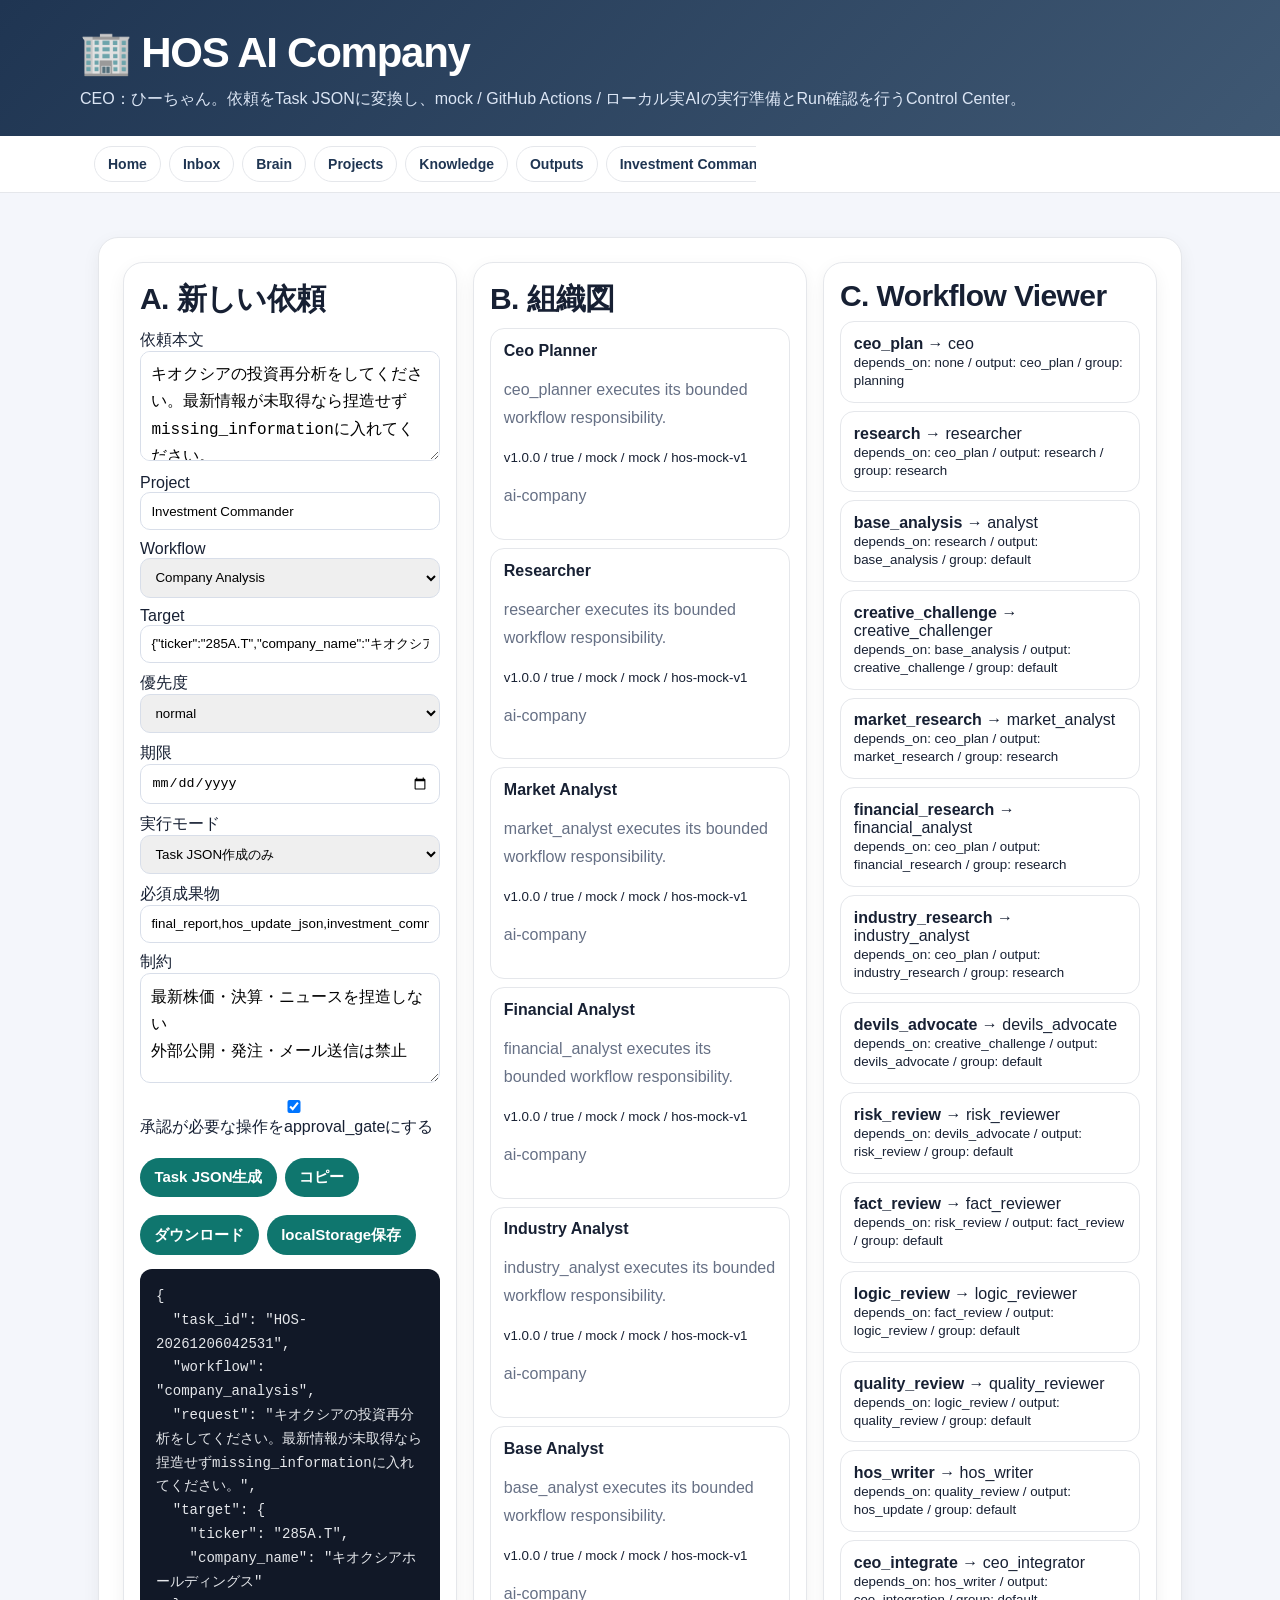
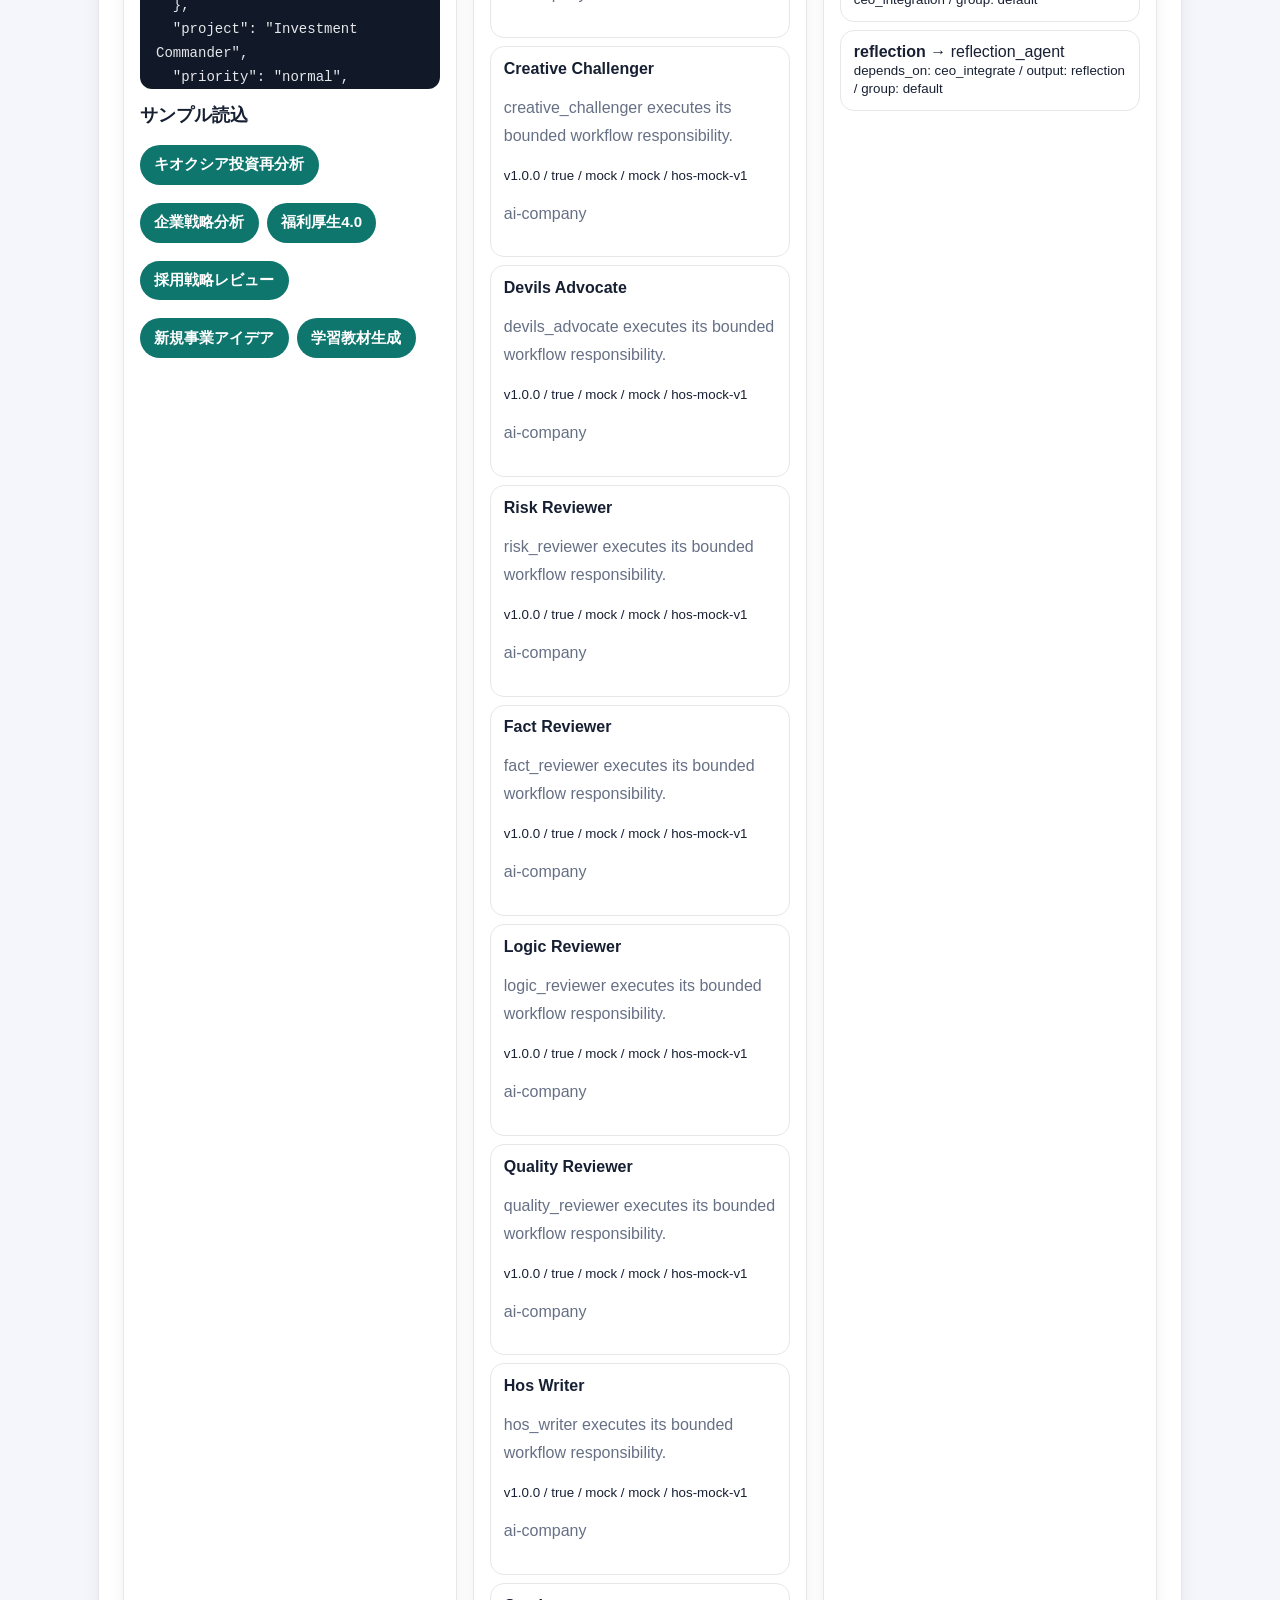
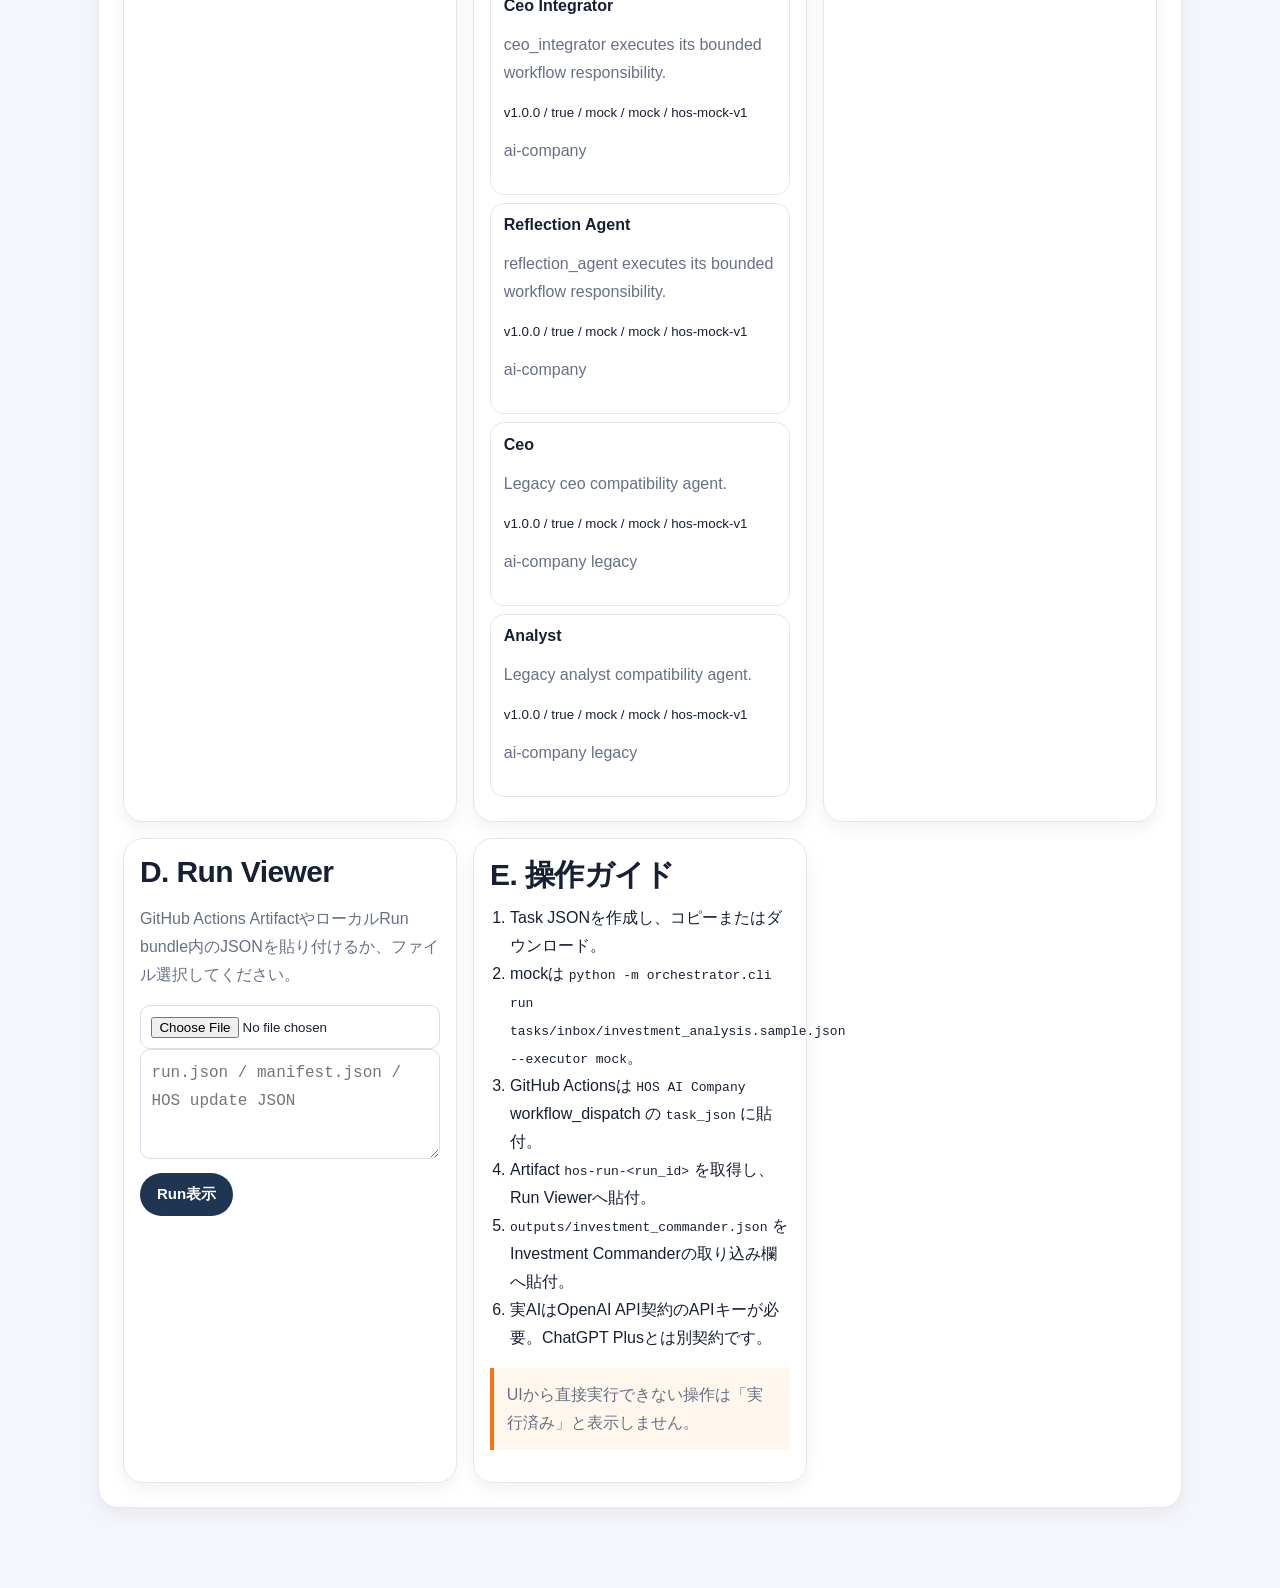
==== ai-company.html @ fbcbafe5 "feat: complete AI Company usable MVP" ====
<!doctype html><html lang="ja"><head><meta charset="utf-8"><meta name="viewport" content="width=device-width,initial-scale=1"><title>HOS AI Company</title><link rel="stylesheet" href="style.css"><link rel="stylesheet" href="ai-company.css"></head><body><header><div class="header-inner"><h1>🏢 HOS AI Company</h1><p>CEO：ひーちゃん。依頼をTask JSONに変換し、mock / GitHub Actions / ローカル実AIの実行準備とRun確認を行うControl Center。</p></div></header><nav><div class="nav-inner"><div class="nav-links"><a href="index.html">Home</a><a href="inbox.html">Inbox</a><a href="brain.html">Brain</a><a href="projects.html">Projects</a><a href="knowledge.html">Knowledge</a><a href="outputs.html">Outputs</a><a href="investment.html">Investment Commander</a><a class="active" href="ai-company.html">AI Company</a></div></div></nav><main><section class="section ai-grid"><article class="panel"><h2>A. 新しい依頼</h2><label>依頼本文<textarea id="taskRequest" class="inputbox">キオクシアの投資再分析をしてください。最新情報が未取得なら捏造せずmissing_informationに入れてください。</textarea></label><label>Project<input id="taskProject" value="Investment Commander"></label><label>Workflow<select id="taskWorkflow"></select></label><label>Target<input id="taskTarget" value='{"ticker":"285A.T","company_name":"キオクシアホールディングス"}'></label><label>優先度<select id="taskPriority"><option>normal</option><option>high</option><option>low</option></select></label><label>期限<input id="taskDue" type="date"></label><label>実行モード<select id="taskMode"><option value="json">Task JSON作成のみ</option><option value="mock">mock</option><option value="actions">GitHub Actions</option><option value="openai">ローカル実AI</option></select></label><label>必須成果物<input id="taskOutputs" value="final_report,hos_update_json,investment_commander_json"></label><label>制約<textarea id="taskConstraints" class="inputbox">最新株価・決算・ニュースを捏造しない
外部公開・発注・メール送信は禁止</textarea></label><label><input id="taskApproval" type="checkbox" checked> 承認が必要な操作をapproval_gateにする</label><div class="button-row"><button id="makeTask">Task JSON生成</button><button id="copyTask">コピー</button><button id="downloadTask">ダウンロード</button><button id="saveTask">localStorage保存</button></div><pre id="taskPreview" class="json-preview"></pre><h3>サンプル読込</h3><div id="samples" class="chips"></div></article><article class="panel"><h2>B. 組織図</h2><div id="agentList"></div></article><article class="panel"><h2>C. Workflow Viewer</h2><div id="workflowViewer"></div></article><article class="panel"><h2>D. Run Viewer</h2><p>GitHub Actions ArtifactやローカルRun bundle内のJSONを貼り付けるか、ファイル選択してください。</p><input id="runFile" type="file" accept="application/json"><textarea id="runJson" class="inputbox" placeholder="run.json / manifest.json / HOS update JSON"></textarea><button id="renderRun">Run表示</button><div id="runView"></div></article><article class="panel"><h2>E. 操作ガイド</h2><ol><li>Task JSONを作成し、コピーまたはダウンロード。</li><li>mockは <code>python -m orchestrator.cli run tasks/inbox/investment_analysis.sample.json --executor mock</code>。</li><li>GitHub Actionsは <code>HOS AI Company</code> workflow_dispatch の <code>task_json</code> に貼付。</li><li>Artifact <code>hos-run-&lt;run_id&gt;</code> を取得し、Run Viewerへ貼付。</li><li><code>outputs/investment_commander.json</code> をInvestment Commanderの取り込み欄へ貼付。</li><li>実AIはOpenAI API契約のAPIキーが必要。ChatGPT Plusとは別契約です。</li></ol><p class="notice">UIから直接実行できない操作は「実行済み」と表示しません。</p></article></section></main><script src="ai-company.js"></script></body></html>
---- style.css ----
:root{--bg:#f4f6fb;--card:#fff;--text:#172033;--sub:#667085;--main:#1f3552;--accent:#2f55b7;--line:#e5e7eb;--soft:#eef3ff;--soft2:#f8fafc;--good:#067647;--warn:#c2410c}
*{box-sizing:border-box}body{margin:0;font-family:-apple-system,BlinkMacSystemFont,"Segoe UI",sans-serif;background:var(--bg);color:var(--text)}
header{background:linear-gradient(135deg,#1f3552,#3f5873);color:white;padding:28px 18px 24px}.header-inner,main,.nav-inner{max-width:1120px;margin:auto}
h1{margin:0;font-size:clamp(28px,8vw,42px);letter-spacing:-.03em}h2{font-size:clamp(22px,6vw,30px);letter-spacing:-.02em}header p{margin:8px 0 0;color:#dce6f5;line-height:1.7}
nav{position:sticky;top:0;z-index:10;background:rgba(255,255,255,.96);border-bottom:1px solid var(--line);backdrop-filter:blur(10px)}.nav-inner{display:flex;gap:8px;overflow-x:auto;padding:10px 14px}
nav a{flex:0 0 auto;text-decoration:none;color:var(--main);background:#fff;border:1px solid var(--line);border-radius:999px;padding:9px 13px;font-size:14px;font-weight:700}nav a.active{background:var(--main);color:white}
main{padding:18px 14px 52px}.hero,.section,.dashboard,.card,.project,.panel,.dash-card{background:white;border:1px solid var(--line);border-radius:20px;box-shadow:0 6px 18px rgba(16,24,40,.06)}
.hero,.section,.dashboard{padding:18px;margin:16px 0}.hero{padding:22px}.hero h2,.section h2,.dashboard h2{margin:0 0 8px}.section-head p{margin-bottom:0}.eyebrow{font-size:12px;font-weight:800;color:var(--accent);text-transform:uppercase;letter-spacing:.08em;margin:0 0 6px}
p{line-height:1.75;color:var(--sub)}.grid,.dashboard-grid{display:grid;grid-template-columns:1fr;gap:14px}.card,.panel,.dash-card{padding:16px;text-decoration:none;color:var(--text);display:block}.card h3,.panel h3,.project h3,.dash-card h3{margin:0 0 8px;font-size:18px}.card:hover{border-color:#b9c7ff;transform:translateY(-1px)}
.dash-card{background:linear-gradient(180deg,#fff,#f8faff)}.dash-card p{margin-bottom:0}.badge{display:inline-block;background:var(--soft);color:var(--accent);border-radius:999px;padding:4px 9px;margin:3px 3px 3px 0;font-size:12px;font-weight:700}
.status{display:inline-block;border-radius:999px;padding:4px 9px;font-size:12px;background:#ecfdf3;color:var(--good);vertical-align:middle}.status.design{background:#fff7ed;color:var(--warn)}
ul,ol{line-height:1.75;margin:8px 0 0 20px;padding:0}pre{white-space:pre-wrap;background:#111827;color:#f9fafb;border-radius:14px;padding:15px;overflow:auto;line-height:1.7;font-size:14px}
.inputbox{width:100%;min-height:140px;border:1px solid var(--line);border-radius:14px;padding:13px;font-size:16px;line-height:1.7;background:#fff}button{border:0;border-radius:999px;background:var(--main);color:white;padding:12px 17px;font-size:15px;font-weight:800;margin-top:10px}.copy{background:var(--soft);color:var(--accent)}
.project{padding:18px;margin:16px 0}.project h2{margin:0 0 4px;font-size:clamp(22px,6vw,28px)}.small{font-size:13px;color:var(--sub)}.project-detail{display:grid;grid-template-columns:1fr;gap:12px;margin-top:14px}.project-detail>div{background:var(--soft2);border:1px solid var(--line);border-radius:14px;padding:14px}.project-detail p,.project-detail ul{margin-bottom:0}.timeline{display:grid;gap:12px}.timeline>div{border-left:4px solid var(--accent);background:var(--soft2);border-radius:12px;padding:12px 14px}.timeline h3{margin:0 0 4px}.timeline p{margin:0}.knowledge-card dl{margin:0}.knowledge-card dt{font-weight:800;color:var(--main);margin-top:10px}.knowledge-card dd{margin:3px 0 0;color:var(--sub);line-height:1.65}
@media (min-width:720px){main{padding:24px 18px 60px}.hero,.section,.dashboard{padding:24px;margin:20px 0}.grid{grid-template-columns:repeat(2,minmax(0,1fr))}.dashboard-grid{grid-template-columns:repeat(4,minmax(0,1fr))}.project-detail{grid-template-columns:repeat(2,minmax(0,1fr))}.project-detail>div:first-child,.project-detail>div:nth-child(5),.project-detail>div:last-child{grid-column:1/-1}}
@media (min-width:1040px){.grid.knowledge-grid{grid-template-columns:repeat(3,minmax(0,1fr))}}
.nav-inner{display:flex;flex-direction:column;gap:10px;overflow:visible}.nav-links{display:flex;gap:8px;overflow-x:auto}.global-search{position:relative;min-width:0}.global-search input{width:100%;border:1px solid var(--line);border-radius:999px;padding:11px 14px;font-size:16px;background:var(--soft2);color:var(--text);outline:0}.global-search input:focus{border-color:#b9c7ff;box-shadow:0 0 0 3px rgba(47,85,183,.12);background:#fff}.search-results{display:none;position:absolute;top:calc(100% + 8px);left:0;right:0;z-index:30;background:#fff;border:1px solid var(--line);border-radius:18px;box-shadow:0 18px 38px rgba(16,24,40,.18);max-height:min(70vh,440px);overflow:auto;padding:8px}.search-results.open{display:grid;gap:6px}.search-result{display:grid;gap:3px;text-decoration:none;color:var(--text);border-radius:14px;padding:11px 12px}.search-result:hover,.search-result:focus{background:var(--soft)}.search-result span{width:max-content;border-radius:999px;background:var(--main);color:#fff;font-size:11px;font-weight:800;padding:2px 7px}.search-result strong{font-size:15px}.search-result small{color:var(--sub);line-height:1.45;display:-webkit-box;-webkit-line-clamp:2;-webkit-box-orient:vertical;overflow:hidden}.search-empty{margin:0;padding:12px;color:var(--sub)}mark{background:#fff2a8;color:inherit;border-radius:4px;padding:0 2px}.target-flash{animation:targetFlash 1.4s ease}@keyframes targetFlash{0%,70%{box-shadow:0 0 0 5px rgba(47,85,183,.18),0 6px 18px rgba(16,24,40,.06)}100%{box-shadow:0 6px 18px rgba(16,24,40,.06)}}.sr-only{position:absolute;width:1px;height:1px;padding:0;margin:-1px;overflow:hidden;clip:rect(0,0,0,0);white-space:nowrap;border:0}
@media (min-width:760px){.nav-inner{display:grid;grid-template-columns:auto minmax(280px,420px);align-items:center}.global-search{justify-self:end;width:min(420px,38vw)}}
.ai-launcher{background:linear-gradient(180deg,#f8faff,#eef3ff)!important}.ai-buttons{display:flex;flex-wrap:wrap;gap:8px;margin-top:10px}.ai-button{display:inline-flex;align-items:center;gap:6px;margin-top:0;border:1px solid transparent;box-shadow:0 6px 14px rgba(16,24,40,.08)}.ai-button.chatgpt{background:#10a37f}.ai-button.claude{background:#8a5a44}.ai-button.codex{background:#111827}.toast{position:fixed;left:50%;bottom:24px;z-index:100;transform:translate(-50%,16px);opacity:0;pointer-events:none;background:#111827;color:#fff;border-radius:999px;padding:12px 18px;font-weight:800;box-shadow:0 18px 38px rgba(16,24,40,.24);transition:opacity .2s ease,transform .2s ease}.toast.show{opacity:1;transform:translate(-50%,0)}.prompt-category h2{margin-bottom:14px}.prompt-category .panel{background:linear-gradient(180deg,#fff,#f8faff)}
.knowledge-toolbar{display:grid;gap:14px}.knowledge-toolbar>div{background:var(--soft2);border:1px solid var(--line);border-radius:16px;padding:14px}.knowledge-toolbar h3{margin:0 0 8px;font-size:15px;color:var(--main)}.badge.category{background:#eef3ff;color:#2f55b7}.badge.tag{background:#f2f4f7;color:#475467}.difficulty{display:inline-block;border-radius:999px;padding:4px 9px;margin:3px 3px 3px 0;font-size:12px;font-weight:800}.difficulty.basic{background:#ecfdf3;color:#067647}.difficulty.intermediate{background:#fffaeb;color:#b54708}.difficulty.advanced{background:#fef3f2;color:#b42318}.status.recent{background:#eff6ff;color:#1d4ed8}.status.favorite{background:#fef9c3;color:#854d0e}.card-meta{display:flex;flex-wrap:wrap;gap:6px;margin-bottom:10px}.meta-row{margin:2px 0 10px}.mini-knowledge{background:linear-gradient(180deg,#fff,#f8faff)}.mini-knowledge h3{margin-top:8px}.mini-knowledge p{margin-bottom:0}.knowledge-card{position:relative}.knowledge-card h3{font-size:20px}.knowledge-card dl{border-top:1px solid var(--line);padding-top:4px}@media (min-width:720px){.knowledge-toolbar{grid-template-columns:repeat(3,minmax(0,1fr))}}
.real-dashboard{background:linear-gradient(180deg,#fff,#f7f9ff)}.dashboard-actions{display:flex;flex-wrap:wrap;gap:10px;margin:16px 0 18px}.button-link{display:inline-flex;align-items:center;justify-content:center;border-radius:999px;background:var(--main);color:#fff;text-decoration:none;padding:12px 17px;font-weight:800}.button-link.ghost{background:var(--soft);color:var(--accent)}.widgets{grid-template-columns:1fr}.widget{display:flex;flex-direction:column;gap:10px;min-height:190px}.widget.today-project,.widget.questions{background:linear-gradient(135deg,#fff,#eef3ff)}.widget-head{display:flex;align-items:center;gap:8px}.widget-head span{display:grid;place-items:center;width:34px;height:34px;border-radius:12px;background:var(--soft);font-size:18px}.widget-head p{margin:0;color:var(--main);font-size:13px;font-weight:900;letter-spacing:.02em}.field-label{font-size:12px;font-weight:800;color:var(--sub)}.selectbox{width:100%;border:1px solid var(--line);border-radius:12px;background:#fff;color:var(--text);padding:11px 12px;font-size:15px;font-weight:700}.selectbox:focus{outline:0;border-color:#b9c7ff;box-shadow:0 0 0 3px rgba(47,85,183,.12)}.text-link{color:var(--accent);font-weight:900;text-decoration:none}.widget-list{display:grid;gap:8px}.mini-row{display:grid;gap:3px;text-decoration:none;color:var(--text);background:rgba(255,255,255,.72);border:1px solid var(--line);border-radius:14px;padding:10px}.mini-row strong{font-size:14px}.mini-row span{color:var(--sub);font-size:12px;line-height:1.45}.metric strong{font-size:54px;line-height:1;color:var(--main);letter-spacing:-.05em}.metric p{margin:0}.skill-stack{display:flex;flex-wrap:wrap;gap:6px}.questions ul{margin:0 0 0 18px}.questions li{margin-bottom:8px;line-height:1.6;color:var(--text)}
@media (min-width:720px){.dashboard-grid.widgets{grid-template-columns:repeat(2,minmax(0,1fr))}.widget.today-project,.widget.questions{grid-column:span 2}}
@media (min-width:1040px){.dashboard-grid.widgets{grid-template-columns:repeat(4,minmax(0,1fr))}.widget.today-project{grid-column:span 2}.widget.questions{grid-column:span 2}.widget.metric{grid-row:span 1}}
.outputs-hero{background:linear-gradient(180deg,#fff,#f7fbff)}.output-stats{grid-template-columns:1fr}.output-toolbar{display:grid;gap:12px;margin-top:10px}.filter-input{width:100%;border:1px solid var(--line);border-radius:12px;background:#fff;color:var(--text);padding:11px 12px;font-size:15px}.filter-input:focus{outline:0;border-color:#b9c7ff;box-shadow:0 0 0 3px rgba(47,85,183,.12)}.tag-cloud{margin-top:12px}.outputs-grid{align-items:stretch}.output-card{display:flex;flex-direction:column;gap:12px;position:relative}.output-top{display:flex;align-items:flex-start;justify-content:space-between;gap:10px}.output-type{display:inline-flex;align-items:center;gap:6px;border-radius:999px;background:var(--main);color:#fff;font-size:12px;font-weight:900;padding:5px 10px}.favorite-star{border:1px solid #fde68a;background:#fef9c3;color:#854d0e;border-radius:999px;font-size:12px;font-weight:900;padding:5px 9px}.output-card h3{margin:0;font-size:20px}.output-meta{display:grid;gap:8px;border-top:1px solid var(--line);padding-top:10px}.output-meta div{display:grid;gap:2px}.output-meta dt{font-size:12px;font-weight:900;color:var(--main)}.output-meta dd{margin:0;color:var(--sub);line-height:1.55}.download-link{margin-top:auto;display:inline-flex;width:max-content;align-items:center;justify-content:center;border-radius:999px;background:var(--soft);color:var(--accent);text-decoration:none;padding:10px 13px;font-weight:900}.output-empty{grid-column:1/-1;margin:0;padding:18px;border:1px dashed var(--line);border-radius:16px;color:var(--sub);background:var(--soft2)}
@media (min-width:720px){.output-stats{grid-template-columns:repeat(5,minmax(0,1fr))}.output-toolbar{grid-template-columns:2fr 1fr 1fr}.outputs-grid{grid-template-columns:repeat(2,minmax(0,1fr))}}
@media (min-width:1040px){.outputs-grid{grid-template-columns:repeat(3,minmax(0,1fr))}}
.dividend-page{background:#08111f;color:#eef3ff}.dividend-page header{background:linear-gradient(135deg,#07111f,#132b4a 58%,#3b2b10)}.dividend-main{max-width:1280px}.dividend-hero,.dividend-panel,.dividend-note{border:1px solid rgba(226,232,240,.15);border-radius:22px;background:linear-gradient(180deg,rgba(15,31,54,.96),rgba(9,18,32,.96));box-shadow:0 18px 44px rgba(0,0,0,.22);padding:20px;margin:16px 0}.dividend-hero h2{font-size:clamp(30px,8vw,54px);margin:4px 0;color:#fff;letter-spacing:-.04em}.dividend-hero p,.dividend-panel p,.dividend-note{color:#cbd5e1}.gold{color:#d6b35a}.sample-note{display:inline-block;margin-top:12px;border:1px solid rgba(214,179,90,.45);border-radius:14px;background:rgba(214,179,90,.1);color:#f7e8b5;padding:10px 12px;line-height:1.6}.dividend-actions{display:flex;flex-wrap:wrap;gap:10px;margin-top:12px}.metric-grid{display:grid;grid-template-columns:1fr;gap:12px}.empire-metric{border:1px solid rgba(226,232,240,.12);border-radius:18px;background:rgba(255,255,255,.055);padding:14px}.empire-metric span{display:block;color:#93a4bd;font-size:12px;font-weight:900}.empire-metric strong{display:block;color:#f7d77a;font-size:clamp(22px,7vw,34px);line-height:1.2;margin-top:6px}.empire-metric.negative strong,.negative{color:#fca5a5!important}.positive{color:#86efac!important}.empire-metric input,.dividend-panel input,.sortbar select{width:100%;margin-top:10px;border:1px solid rgba(226,232,240,.2);border-radius:12px;background:#0c1728;color:#fff;padding:10px;font-size:14px}.freedom strong{display:block;font-size:46px;color:#f7d77a}.progress{height:12px;border-radius:999px;background:rgba(148,163,184,.22);overflow:hidden}.progress span{display:block;height:100%;border-radius:999px;background:linear-gradient(90deg,#d6b35a,#3ddc97)}.freedom-message{font-weight:800}.sortbar{display:flex;flex-wrap:wrap;gap:10px;align-items:end;margin-bottom:12px}.table-wrap{overflow:auto;border:1px solid rgba(226,232,240,.12);border-radius:16px}.holdings-table{width:100%;border-collapse:collapse;min-width:1320px;background:#0b1626}.holdings-table th,.holdings-table td{border-bottom:1px solid rgba(226,232,240,.1);padding:10px;text-align:left;white-space:nowrap;color:#e5edf7}.holdings-table th{position:sticky;top:0;background:#13243a;color:#f7d77a;font-size:12px}.holdings-table input{min-width:86px;margin:0}.dividend-columns{display:grid;grid-template-columns:1fr;gap:16px}.progress-line{display:grid;gap:7px;margin:12px 0}.progress-line>div:first-child{display:flex;justify-content:space-between;gap:12px;color:#e5edf7}.progress-line span{color:#f7d77a;font-weight:900}.stack-list{display:grid;gap:12px}.stack-row{display:grid;gap:7px}.stack-row b{color:#fff}.stack-row span{display:block;color:#9fb0c7;font-size:13px}.stack{display:flex;height:14px;border-radius:999px;overflow:hidden;background:rgba(148,163,184,.22)}.stack .div{background:#d6b35a}.stack .ben{background:#5cc8ff}.dividend-panel h2{margin-top:0;color:#fff}.dividend-panel h3{color:#f7d77a;margin-bottom:4px}.dividend-panel ul{color:#e5edf7}.dividend-note{font-size:14px;line-height:1.7}@media (min-width:720px){.metric-grid{grid-template-columns:repeat(3,minmax(0,1fr))}.dividend-columns{grid-template-columns:1fr 1fr}.dividend-hero,.dividend-panel,.dividend-note{padding:24px}}@media (max-width:719px){.holdings-table th,.holdings-table td{padding:8px}.dividend-page nav{position:static}}
.privacy-note{margin-top:10px;border:1px solid rgba(148,163,184,.35);border-radius:14px;background:rgba(148,163,184,.1);color:#dbeafe;padding:10px 12px;line-height:1.6}.dividend-actions .danger{background:#7f1d1d;color:#fff;border-color:#fecaca}.dividend-actions .danger:hover{background:#991b1b}.dividend-page input[type=password]{font-family:system-ui,-apple-system,BlinkMacSystemFont,"Segoe UI",sans-serif;letter-spacing:.15em}
.lite-hero h2{font-size:clamp(30px,8vw,48px)}
.lite-summary{grid-template-columns:1fr}
.lite-metric small{display:block;color:#93a4bd;margin-top:8px;font-weight:700}
.lite-section-head{display:flex;flex-wrap:wrap;align-items:end;justify-content:space-between;gap:10px;margin-bottom:12px}.lite-section-head h2,.lite-section-head p{margin:0}
.lite-table{min-width:1120px}.lite-table .name-input{min-width:160px}.lite-input{display:flex;align-items:center;gap:6px}.lite-input span{color:#93a4bd;font-size:12px;font-weight:800}.small-button{margin:0;padding:8px 12px;font-size:13px}.dividend-actions button{border:1px solid rgba(226,232,240,.16)}
@media (min-width:720px){.lite-summary{grid-template-columns:repeat(5,minmax(0,1fr))}}
@media (max-width:719px){.dividend-actions{display:grid}.dividend-actions button{width:100%;margin-top:0}.lite-summary{gap:10px}.lite-table{min-width:980px}.lite-table th,.lite-table td{font-size:13px}.lite-table input{min-width:74px}.lite-table .name-input{min-width:130px}}
.investment-page{background:#07111f;color:#e5edf7}.investment-page header{background:linear-gradient(135deg,#06101e,#112845 62%,#3b2b10)}.investment-main{max-width:1240px}.ic-hero,.ic-panel{border:1px solid rgba(226,232,240,.14);border-radius:22px;background:linear-gradient(180deg,rgba(15,31,54,.96),rgba(8,17,31,.96));box-shadow:0 18px 44px rgba(0,0,0,.24);padding:20px;margin:16px 0}.ic-hero h2{font-size:clamp(30px,8vw,52px);margin:4px 0;color:#fff}.ic-hero p,.ic-panel p,.ic-disclaimer{color:#cbd5e1}.ic-panel h3,.ic-panel h4{color:#f7d77a}.ic-cardgrid,.ic-list,.ic-detail{display:grid;grid-template-columns:1fr;gap:12px}.ic-stock{border:1px solid rgba(226,232,240,.14);border-radius:18px;background:rgba(255,255,255,.055);padding:14px;color:#e5edf7}.ic-stock b{color:#fff}.ic-score{display:inline-block;margin-left:8px;color:#f7d77a;font-weight:900}.ic-risk{border:1px solid rgba(252,165,165,.35);border-radius:12px;background:rgba(127,29,29,.3);padding:8px;color:#fecaca!important}.ic-stock a,.ic-themes a{display:inline-flex;border-radius:999px;background:#102b4d;color:#dbeafe;text-decoration:none;padding:8px 11px;font-weight:800;margin:3px}.ic-actions{display:grid;gap:6px}.ic-themes{display:flex;flex-wrap:wrap;gap:6px}.ic-demo{border:1px dashed rgba(247,215,122,.5);border-radius:14px;padding:12px;color:#f7e8b5;background:rgba(247,215,122,.08)}.ic-table{width:100%;border-collapse:collapse;min-width:560px}.ic-table th,.ic-table td{border-bottom:1px solid rgba(226,232,240,.12);padding:9px;color:#e5edf7}.ic-panel textarea,.ic-panel input{background:#0b1626;color:#fff;border-color:rgba(226,232,240,.2)}.ic-panel button{border:1px solid rgba(226,232,240,.16);background:#132b4a}.ic-disclaimer{border:1px solid rgba(226,232,240,.15);border-radius:16px;padding:14px;background:rgba(255,255,255,.04);font-size:14px}@media (min-width:760px){.ic-cardgrid{grid-template-columns:repeat(3,minmax(0,1fr))}.ic-list{grid-template-columns:repeat(2,minmax(0,1fr))}.ic-detail{grid-template-columns:repeat(2,minmax(0,1fr))}}
.ic-evals{display:grid;grid-template-columns:1fr;gap:6px;margin:10px 0}.ic-evals span{border:1px solid rgba(247,215,122,.25);border-radius:999px;background:rgba(247,215,122,.08);color:#f7e8b5;padding:6px 9px;font-weight:900;font-size:13px}.ic-rankgrid{display:grid;grid-template-columns:1fr;gap:12px}.ic-rankgrid>div{border:1px solid rgba(226,232,240,.14);border-radius:16px;background:rgba(255,255,255,.045);padding:12px}.ic-filters{display:grid;grid-template-columns:1fr;gap:10px}.ic-filters select{background:#0b1626;color:#fff;border:1px solid rgba(226,232,240,.2);border-radius:12px;padding:11px 12px;font-size:15px}.ic-checks{display:flex;flex-wrap:wrap;gap:10px;margin-top:10px}.ic-checks label{color:#cbd5e1;font-weight:800}.mobile-first{border:1px solid rgba(247,215,122,.3);border-radius:16px;background:rgba(247,215,122,.08);padding:12px}@media (min-width:760px){.ic-evals{grid-template-columns:repeat(3,minmax(0,1fr))}.ic-rankgrid{grid-template-columns:repeat(3,minmax(0,1fr))}.ic-filters{grid-template-columns:2fr repeat(3,1fr)}}@media (max-width:759px){.ic-detail .mobile-first{order:-10}.ic-detail>div:nth-child(2){order:-9}.ic-detail>div:nth-child(3){order:-8}.ic-detail>div:nth-child(4){order:-7}.ic-detail>div:nth-child(8){order:10}.ic-stock{padding:16px}.ic-stock p{margin:8px 0}.ic-evals span{display:block}.investment-page nav{position:static}}
.ic-reanalysis{display:grid;gap:10px}.ic-candidate{display:block;border:1px solid rgba(226,232,240,.14);border-radius:14px;background:rgba(255,255,255,.045);padding:10px;margin:8px 0;color:#e5edf7;line-height:1.6}.ic-candidate span{color:#f7d77a;font-weight:900}.ic-candidate input{width:auto;margin-right:6px}.ic-panel pre{max-height:380px}.ic-panel button+button{margin-left:8px}@media (max-width:759px){.ic-panel button{width:100%;margin-left:0!important}.ic-candidate{font-size:14px}.ic-reanalysis h4{margin-bottom:4px}}
---- ai-company.css ----
.ai-grid{display:grid;grid-template-columns:repeat(auto-fit,minmax(320px,1fr));gap:1rem}.panel label{display:block;margin:.6rem 0}.panel input,.panel select,.panel textarea{width:100%;box-sizing:border-box;padding:.65rem;border:1px solid #d8dee9;border-radius:10px}.inputbox{min-height:110px}.json-preview{white-space:pre-wrap;overflow:auto;max-height:420px;background:#111827;color:#e5e7eb;padding:1rem;border-radius:12px}.button-row,.chips{display:flex;gap:.5rem;flex-wrap:wrap}.button-row button,.chips button{border:0;border-radius:999px;padding:.65rem .9rem;background:#0f766e;color:white;cursor:pointer}.agent-card,.step-card,.run-card{border:1px solid #e5e7eb;border-radius:14px;padding:.8rem;margin:.5rem 0;background:#fff}.notice{background:#fff7ed;border-left:4px solid #f97316;padding:.8rem}@media(max-width:640px){.ai-grid{grid-template-columns:1fr}.header-inner h1{font-size:1.5rem}}
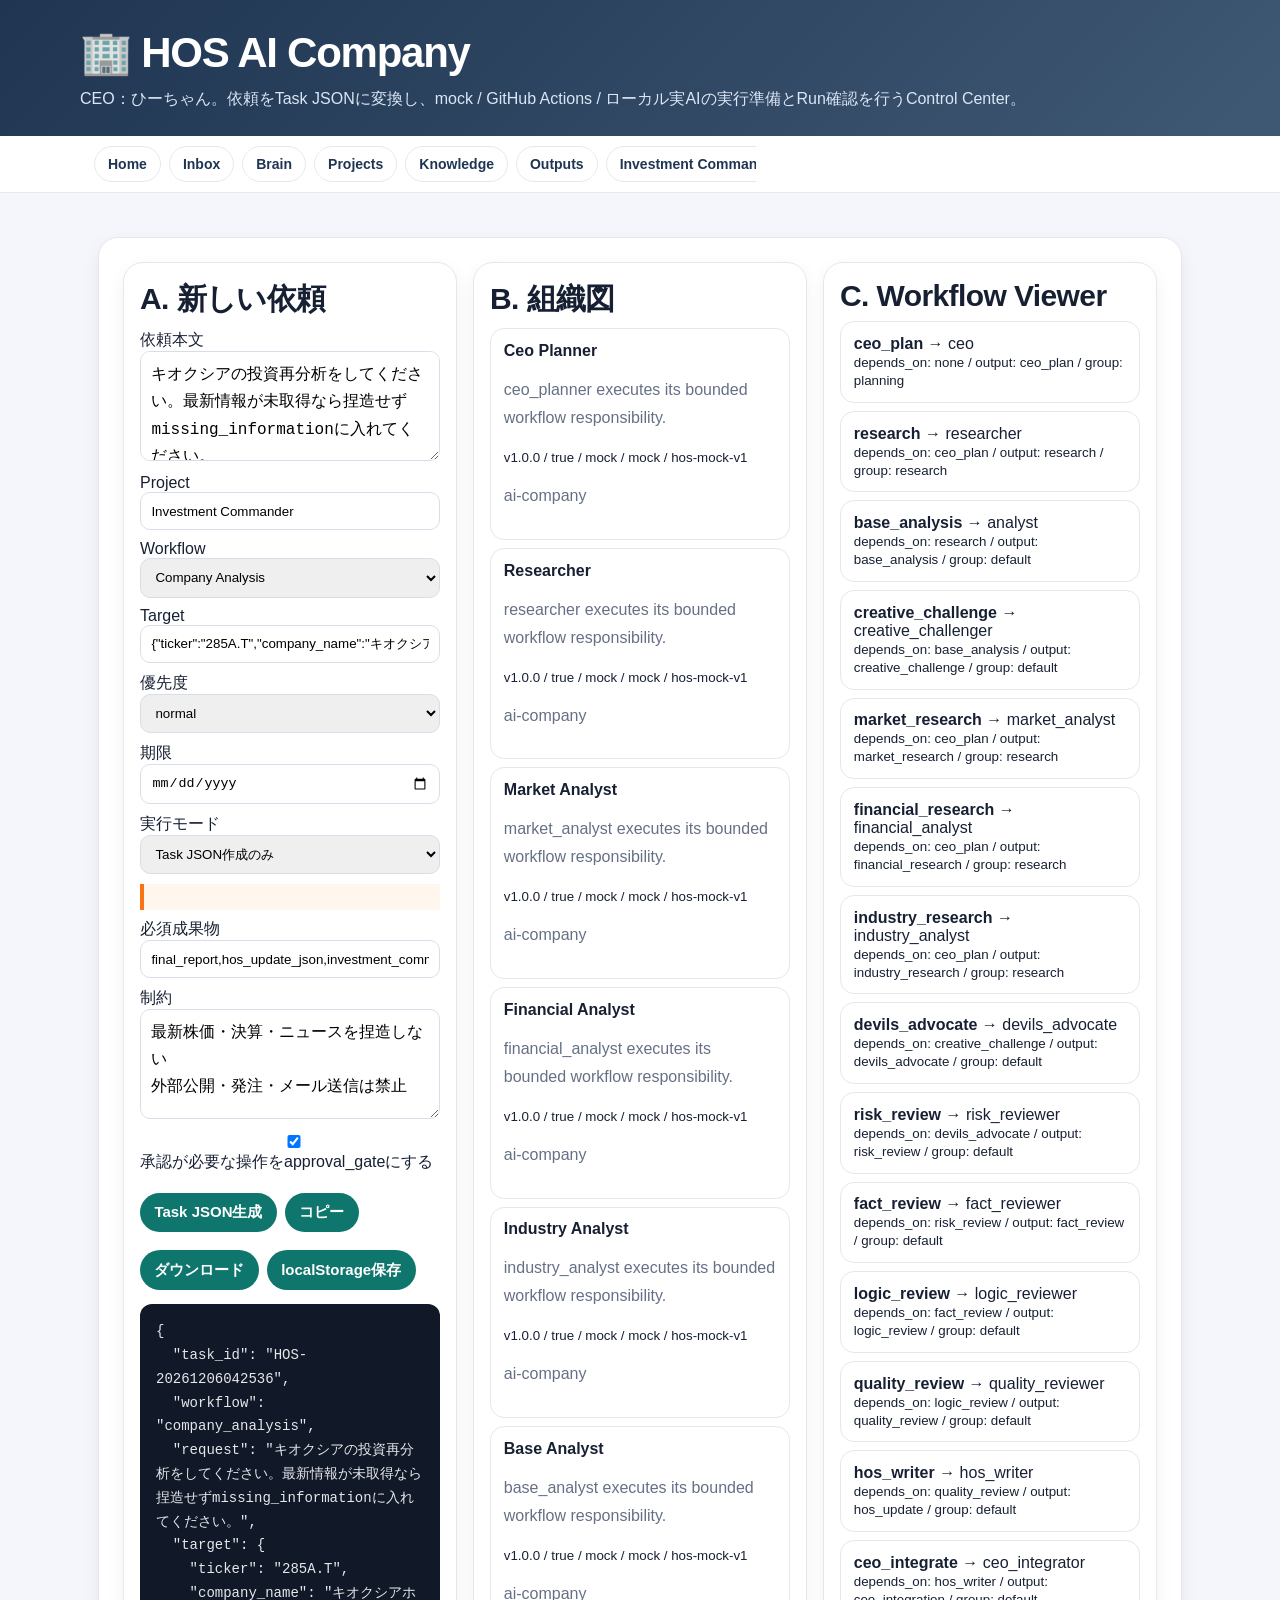
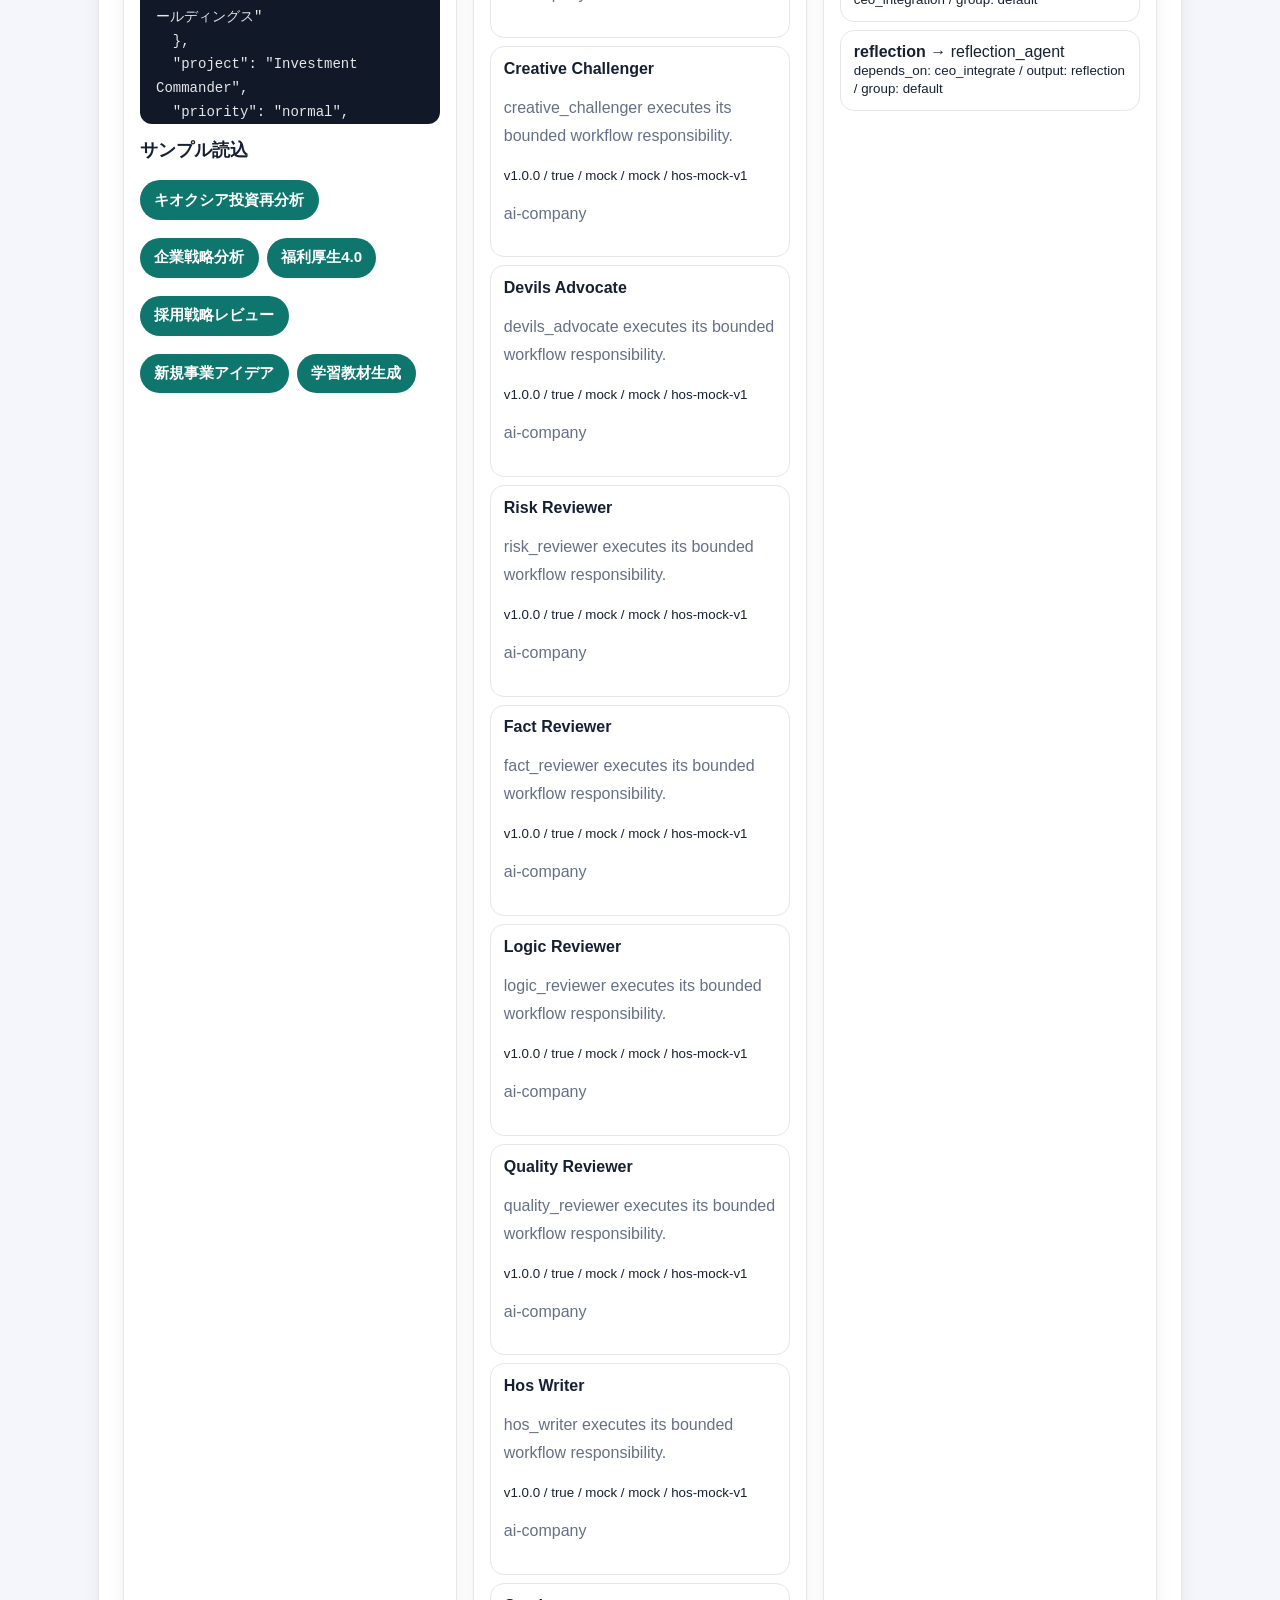
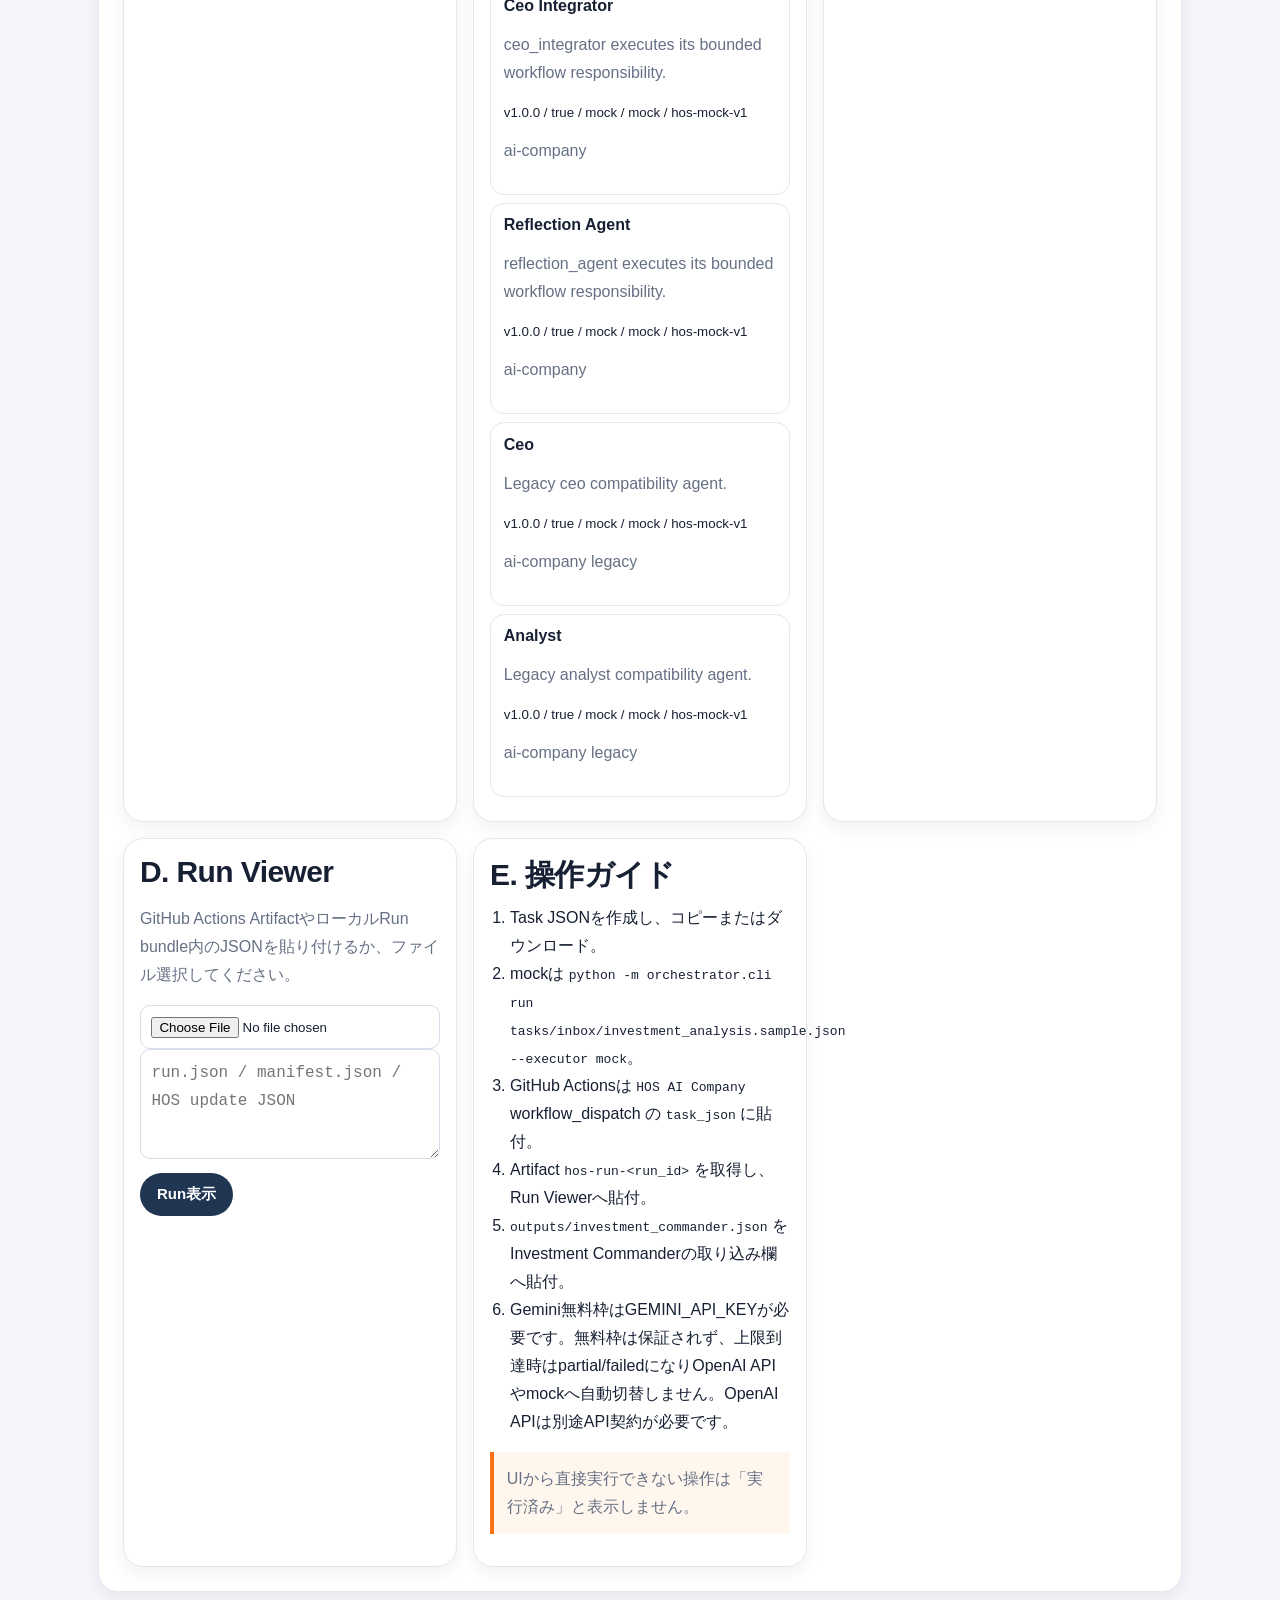
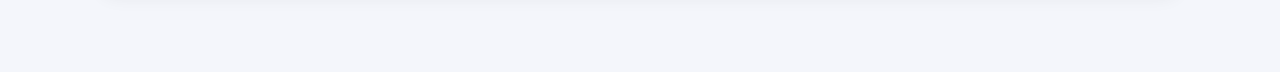
==== commit 224d96e6: "Add Gemini free-tier executor support" ====
--- a/ai-company.html
+++ b/ai-company.html
@@ -1,2 +1,2 @@
-<!doctype html><html lang="ja"><head><meta charset="utf-8"><meta name="viewport" content="width=device-width,initial-scale=1"><title>HOS AI Company</title><link rel="stylesheet" href="style.css"><link rel="stylesheet" href="ai-company.css"></head><body><header><div class="header-inner"><h1>🏢 HOS AI Company</h1><p>CEO：ひーちゃん。依頼をTask JSONに変換し、mock / GitHub Actions / ローカル実AIの実行準備とRun確認を行うControl Center。</p></div></header><nav><div class="nav-inner"><div class="nav-links"><a href="index.html">Home</a><a href="inbox.html">Inbox</a><a href="brain.html">Brain</a><a href="projects.html">Projects</a><a href="knowledge.html">Knowledge</a><a href="outputs.html">Outputs</a><a href="investment.html">Investment Commander</a><a class="active" href="ai-company.html">AI Company</a></div></div></nav><main><section class="section ai-grid"><article class="panel"><h2>A. 新しい依頼</h2><label>依頼本文<textarea id="taskRequest" class="inputbox">キオクシアの投資再分析をしてください。最新情報が未取得なら捏造せずmissing_informationに入れてください。</textarea></label><label>Project<input id="taskProject" value="Investment Commander"></label><label>Workflow<select id="taskWorkflow"></select></label><label>Target<input id="taskTarget" value='{"ticker":"285A.T","company_name":"キオクシアホールディングス"}'></label><label>優先度<select id="taskPriority"><option>normal</option><option>high</option><option>low</option></select></label><label>期限<input id="taskDue" type="date"></label><label>実行モード<select id="taskMode"><option value="json">Task JSON作成のみ</option><option value="mock">mock</option><option value="actions">GitHub Actions</option><option value="openai">ローカル実AI</option></select></label><label>必須成果物<input id="taskOutputs" value="final_report,hos_update_json,investment_commander_json"></label><label>制約<textarea id="taskConstraints" class="inputbox">最新株価・決算・ニュースを捏造しない
-外部公開・発注・メール送信は禁止</textarea></label><label><input id="taskApproval" type="checkbox" checked> 承認が必要な操作をapproval_gateにする</label><div class="button-row"><button id="makeTask">Task JSON生成</button><button id="copyTask">コピー</button><button id="downloadTask">ダウンロード</button><button id="saveTask">localStorage保存</button></div><pre id="taskPreview" class="json-preview"></pre><h3>サンプル読込</h3><div id="samples" class="chips"></div></article><article class="panel"><h2>B. 組織図</h2><div id="agentList"></div></article><article class="panel"><h2>C. Workflow Viewer</h2><div id="workflowViewer"></div></article><article class="panel"><h2>D. Run Viewer</h2><p>GitHub Actions ArtifactやローカルRun bundle内のJSONを貼り付けるか、ファイル選択してください。</p><input id="runFile" type="file" accept="application/json"><textarea id="runJson" class="inputbox" placeholder="run.json / manifest.json / HOS update JSON"></textarea><button id="renderRun">Run表示</button><div id="runView"></div></article><article class="panel"><h2>E. 操作ガイド</h2><ol><li>Task JSONを作成し、コピーまたはダウンロード。</li><li>mockは <code>python -m orchestrator.cli run tasks/inbox/investment_analysis.sample.json --executor mock</code>。</li><li>GitHub Actionsは <code>HOS AI Company</code> workflow_dispatch の <code>task_json</code> に貼付。</li><li>Artifact <code>hos-run-&lt;run_id&gt;</code> を取得し、Run Viewerへ貼付。</li><li><code>outputs/investment_commander.json</code> をInvestment Commanderの取り込み欄へ貼付。</li><li>実AIはOpenAI API契約のAPIキーが必要。ChatGPT Plusとは別契約です。</li></ol><p class="notice">UIから直接実行できない操作は「実行済み」と表示しません。</p></article></section></main><script src="ai-company.js"></script></body></html>
+<!doctype html><html lang="ja"><head><meta charset="utf-8"><meta name="viewport" content="width=device-width,initial-scale=1"><title>HOS AI Company</title><link rel="stylesheet" href="style.css"><link rel="stylesheet" href="ai-company.css"></head><body><header><div class="header-inner"><h1>🏢 HOS AI Company</h1><p>CEO：ひーちゃん。依頼をTask JSONに変換し、mock / GitHub Actions / ローカル実AIの実行準備とRun確認を行うControl Center。</p></div></header><nav><div class="nav-inner"><div class="nav-links"><a href="index.html">Home</a><a href="inbox.html">Inbox</a><a href="brain.html">Brain</a><a href="projects.html">Projects</a><a href="knowledge.html">Knowledge</a><a href="outputs.html">Outputs</a><a href="investment.html">Investment Commander</a><a class="active" href="ai-company.html">AI Company</a></div></div></nav><main><section class="section ai-grid"><article class="panel"><h2>A. 新しい依頼</h2><label>依頼本文<textarea id="taskRequest" class="inputbox">キオクシアの投資再分析をしてください。最新情報が未取得なら捏造せずmissing_informationに入れてください。</textarea></label><label>Project<input id="taskProject" value="Investment Commander"></label><label>Workflow<select id="taskWorkflow"></select></label><label>Target<input id="taskTarget" value='{"ticker":"285A.T","company_name":"キオクシアホールディングス"}'></label><label>優先度<select id="taskPriority"><option>normal</option><option>high</option><option>low</option></select></label><label>期限<input id="taskDue" type="date"></label><label>実行モード<select id="taskMode"><option value="json">Task JSON作成のみ</option><option value="mock">mock</option><option value="gemini">Gemini無料枠</option><option value="openai">OpenAI API</option></select></label><div id="geminiFreeNotice" class="notice"></div><label>必須成果物<input id="taskOutputs" value="final_report,hos_update_json,investment_commander_json"></label><label>制約<textarea id="taskConstraints" class="inputbox">最新株価・決算・ニュースを捏造しない
+外部公開・発注・メール送信は禁止</textarea></label><label><input id="taskApproval" type="checkbox" checked> 承認が必要な操作をapproval_gateにする</label><div class="button-row"><button id="makeTask">Task JSON生成</button><button id="copyTask">コピー</button><button id="downloadTask">ダウンロード</button><button id="saveTask">localStorage保存</button></div><pre id="taskPreview" class="json-preview"></pre><h3>サンプル読込</h3><div id="samples" class="chips"></div></article><article class="panel"><h2>B. 組織図</h2><div id="agentList"></div></article><article class="panel"><h2>C. Workflow Viewer</h2><div id="workflowViewer"></div></article><article class="panel"><h2>D. Run Viewer</h2><p>GitHub Actions ArtifactやローカルRun bundle内のJSONを貼り付けるか、ファイル選択してください。</p><input id="runFile" type="file" accept="application/json"><textarea id="runJson" class="inputbox" placeholder="run.json / manifest.json / HOS update JSON"></textarea><button id="renderRun">Run表示</button><div id="runView"></div></article><article class="panel"><h2>E. 操作ガイド</h2><ol><li>Task JSONを作成し、コピーまたはダウンロード。</li><li>mockは <code>python -m orchestrator.cli run tasks/inbox/investment_analysis.sample.json --executor mock</code>。</li><li>GitHub Actionsは <code>HOS AI Company</code> workflow_dispatch の <code>task_json</code> に貼付。</li><li>Artifact <code>hos-run-&lt;run_id&gt;</code> を取得し、Run Viewerへ貼付。</li><li><code>outputs/investment_commander.json</code> をInvestment Commanderの取り込み欄へ貼付。</li><li>Gemini無料枠はGEMINI_API_KEYが必要です。無料枠は保証されず、上限到達時はpartial/failedになりOpenAI APIやmockへ自動切替しません。OpenAI APIは別途API契約が必要です。</li></ol><p class="notice">UIから直接実行できない操作は「実行済み」と表示しません。</p></article></section></main><script src="ai-company.js"></script></body></html>
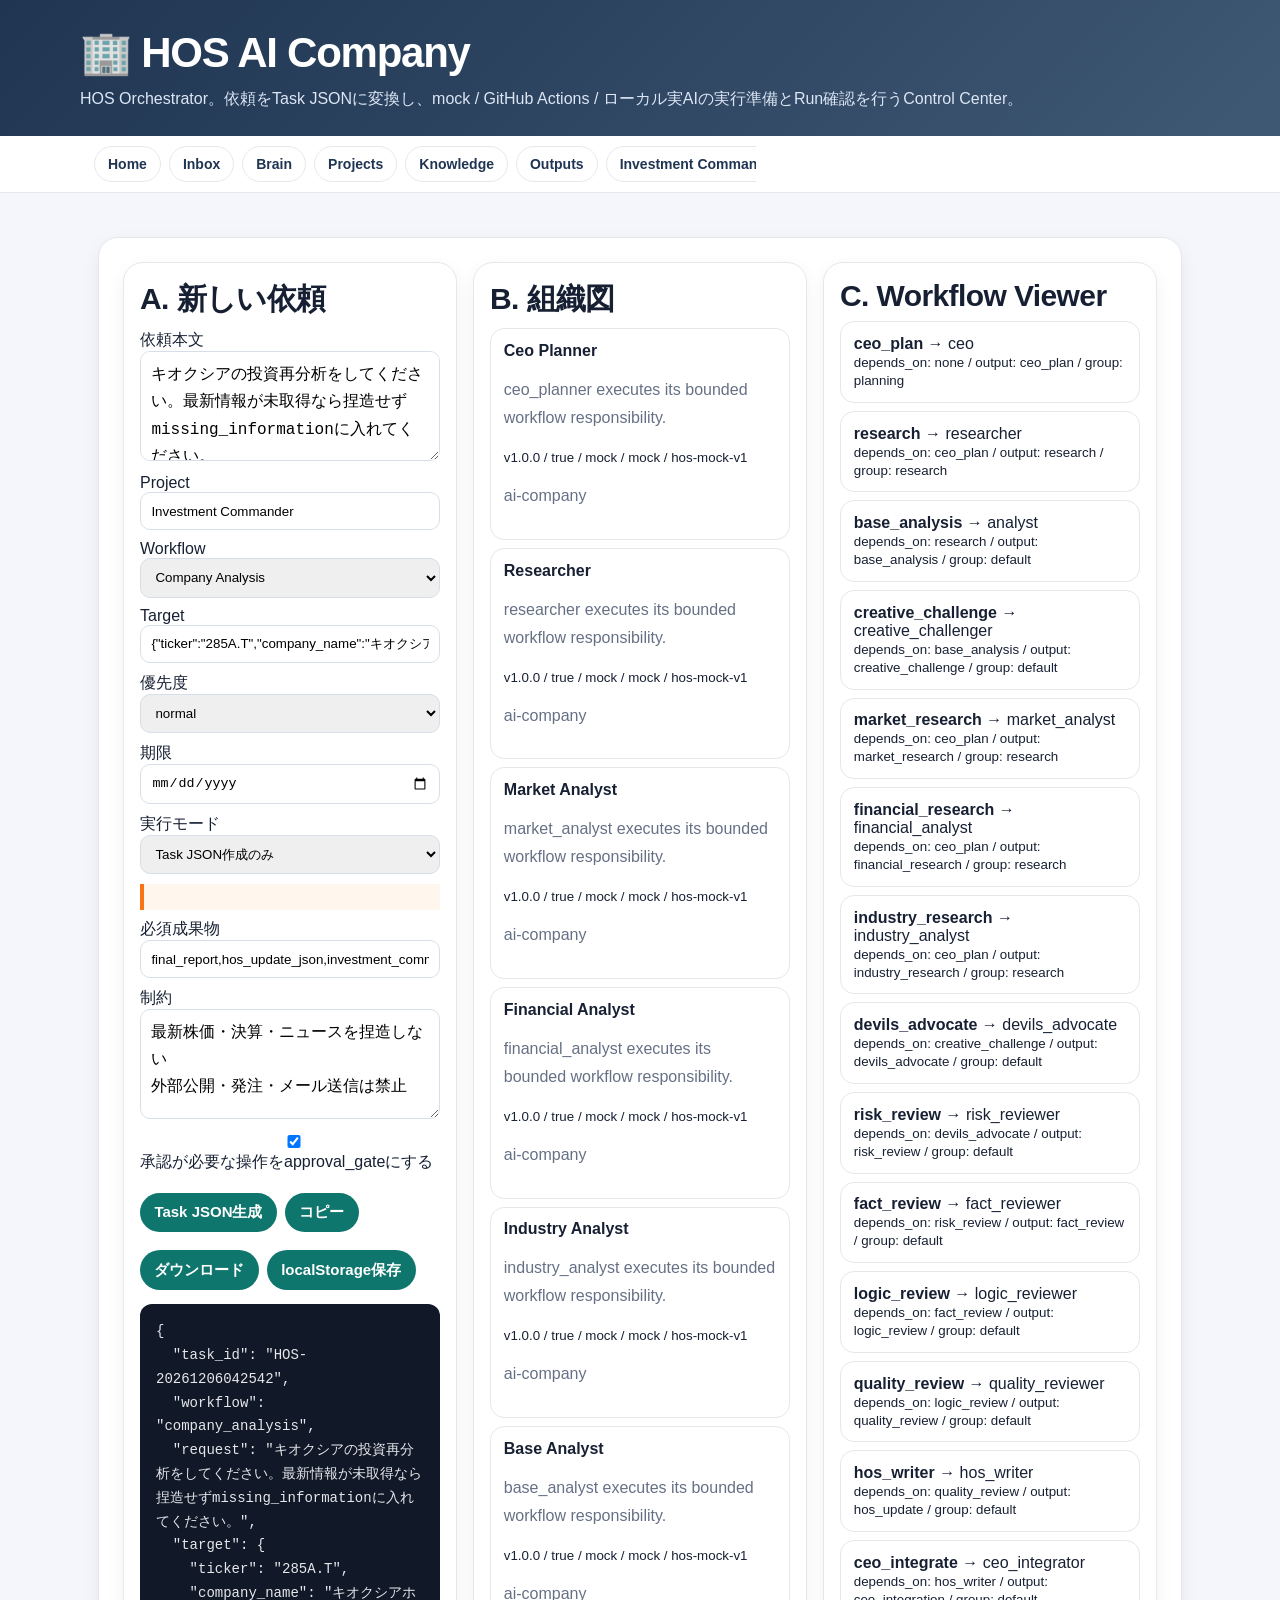
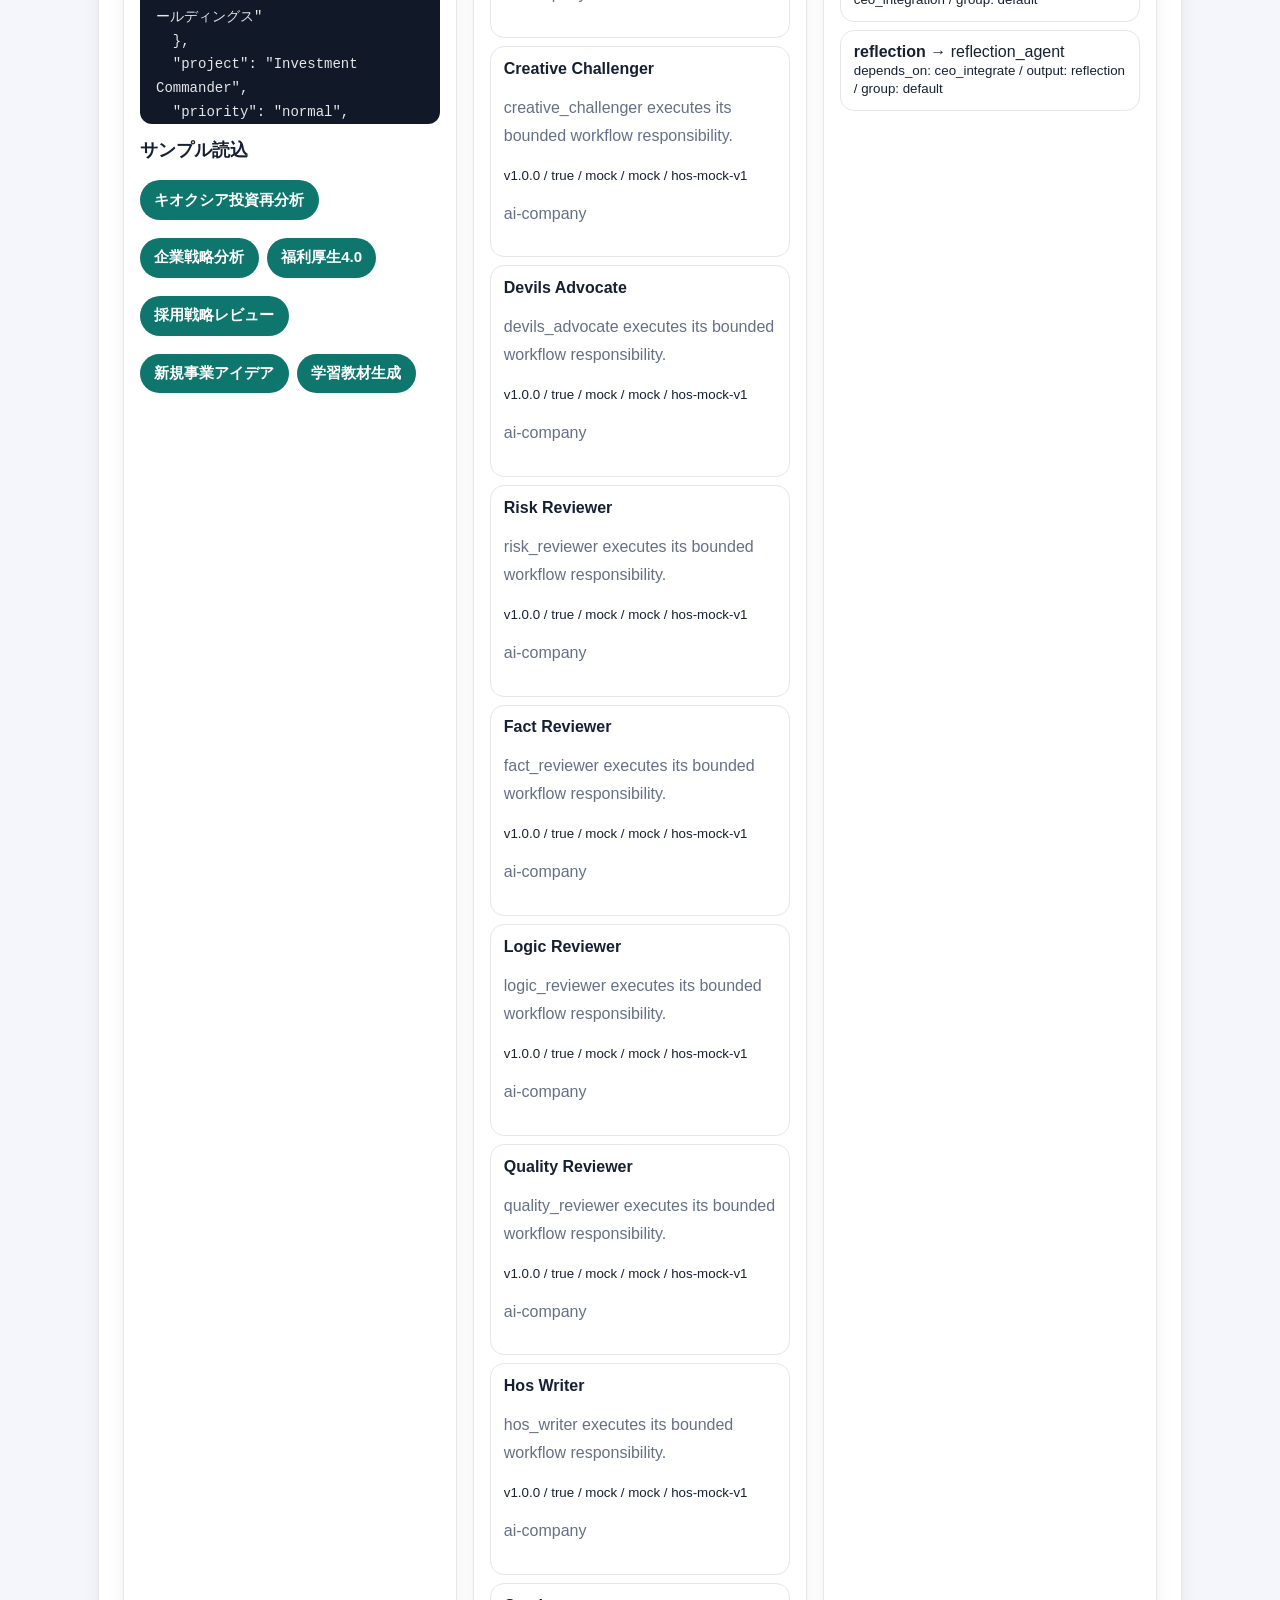
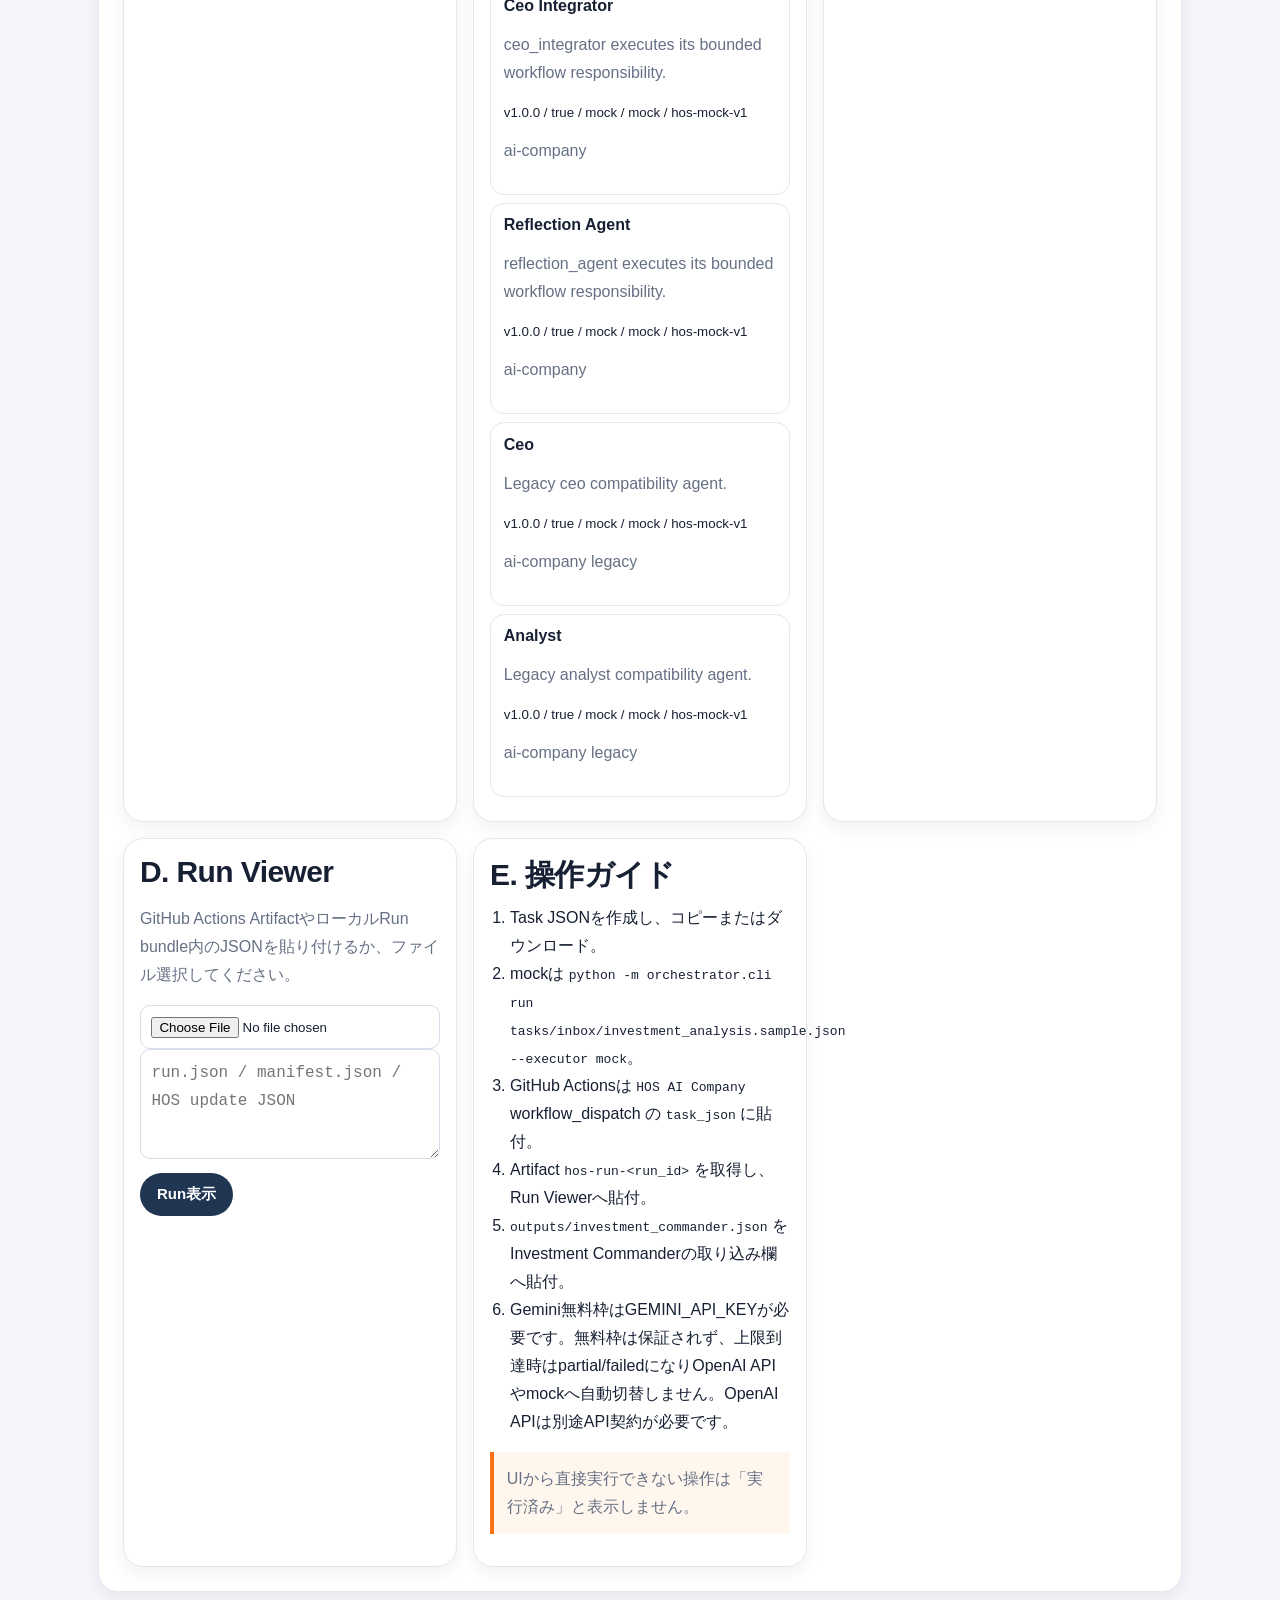
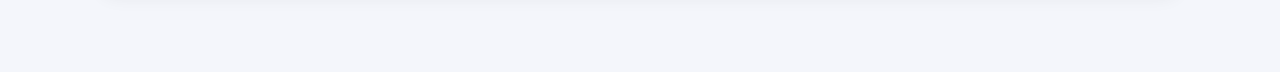
==== commit 489f9d95: "Normalize HOS public privacy and notification sources" ====
--- a/ai-company.html
+++ b/ai-company.html
@@ -1,2 +1,2 @@
-<!doctype html><html lang="ja"><head><meta charset="utf-8"><meta name="viewport" content="width=device-width,initial-scale=1"><title>HOS AI Company</title><link rel="stylesheet" href="style.css"><link rel="stylesheet" href="ai-company.css"></head><body><header><div class="header-inner"><h1>🏢 HOS AI Company</h1><p>CEO：ひーちゃん。依頼をTask JSONに変換し、mock / GitHub Actions / ローカル実AIの実行準備とRun確認を行うControl Center。</p></div></header><nav><div class="nav-inner"><div class="nav-links"><a href="index.html">Home</a><a href="inbox.html">Inbox</a><a href="brain.html">Brain</a><a href="projects.html">Projects</a><a href="knowledge.html">Knowledge</a><a href="outputs.html">Outputs</a><a href="investment.html">Investment Commander</a><a class="active" href="ai-company.html">AI Company</a></div></div></nav><main><section class="section ai-grid"><article class="panel"><h2>A. 新しい依頼</h2><label>依頼本文<textarea id="taskRequest" class="inputbox">キオクシアの投資再分析をしてください。最新情報が未取得なら捏造せずmissing_informationに入れてください。</textarea></label><label>Project<input id="taskProject" value="Investment Commander"></label><label>Workflow<select id="taskWorkflow"></select></label><label>Target<input id="taskTarget" value='{"ticker":"285A.T","company_name":"キオクシアホールディングス"}'></label><label>優先度<select id="taskPriority"><option>normal</option><option>high</option><option>low</option></select></label><label>期限<input id="taskDue" type="date"></label><label>実行モード<select id="taskMode"><option value="json">Task JSON作成のみ</option><option value="mock">mock</option><option value="gemini">Gemini無料枠</option><option value="openai">OpenAI API</option></select></label><div id="geminiFreeNotice" class="notice"></div><label>必須成果物<input id="taskOutputs" value="final_report,hos_update_json,investment_commander_json"></label><label>制約<textarea id="taskConstraints" class="inputbox">最新株価・決算・ニュースを捏造しない
+<!doctype html><html lang="ja"><head><meta charset="utf-8"><meta name="viewport" content="width=device-width,initial-scale=1"><title>HOS AI Company</title><link rel="stylesheet" href="style.css"><link rel="stylesheet" href="ai-company.css"></head><body><header><div class="header-inner"><h1>🏢 HOS AI Company</h1><p>HOS Orchestrator。依頼をTask JSONに変換し、mock / GitHub Actions / ローカル実AIの実行準備とRun確認を行うControl Center。</p></div></header><nav><div class="nav-inner"><div class="nav-links"><a href="index.html">Home</a><a href="inbox.html">Inbox</a><a href="brain.html">Brain</a><a href="projects.html">Projects</a><a href="knowledge.html">Knowledge</a><a href="outputs.html">Outputs</a><a href="investment.html">Investment Commander</a><a class="active" href="ai-company.html">AI Company</a></div></div></nav><main><section class="section ai-grid"><article class="panel"><h2>A. 新しい依頼</h2><label>依頼本文<textarea id="taskRequest" class="inputbox">キオクシアの投資再分析をしてください。最新情報が未取得なら捏造せずmissing_informationに入れてください。</textarea></label><label>Project<input id="taskProject" value="Investment Commander"></label><label>Workflow<select id="taskWorkflow"></select></label><label>Target<input id="taskTarget" value='{"ticker":"285A.T","company_name":"キオクシアホールディングス"}'></label><label>優先度<select id="taskPriority"><option>normal</option><option>high</option><option>low</option></select></label><label>期限<input id="taskDue" type="date"></label><label>実行モード<select id="taskMode"><option value="json">Task JSON作成のみ</option><option value="mock">mock</option><option value="gemini">Gemini無料枠</option><option value="openai">OpenAI API</option></select></label><div id="geminiFreeNotice" class="notice"></div><label>必須成果物<input id="taskOutputs" value="final_report,hos_update_json,investment_commander_json"></label><label>制約<textarea id="taskConstraints" class="inputbox">最新株価・決算・ニュースを捏造しない
 外部公開・発注・メール送信は禁止</textarea></label><label><input id="taskApproval" type="checkbox" checked> 承認が必要な操作をapproval_gateにする</label><div class="button-row"><button id="makeTask">Task JSON生成</button><button id="copyTask">コピー</button><button id="downloadTask">ダウンロード</button><button id="saveTask">localStorage保存</button></div><pre id="taskPreview" class="json-preview"></pre><h3>サンプル読込</h3><div id="samples" class="chips"></div></article><article class="panel"><h2>B. 組織図</h2><div id="agentList"></div></article><article class="panel"><h2>C. Workflow Viewer</h2><div id="workflowViewer"></div></article><article class="panel"><h2>D. Run Viewer</h2><p>GitHub Actions ArtifactやローカルRun bundle内のJSONを貼り付けるか、ファイル選択してください。</p><input id="runFile" type="file" accept="application/json"><textarea id="runJson" class="inputbox" placeholder="run.json / manifest.json / HOS update JSON"></textarea><button id="renderRun">Run表示</button><div id="runView"></div></article><article class="panel"><h2>E. 操作ガイド</h2><ol><li>Task JSONを作成し、コピーまたはダウンロード。</li><li>mockは <code>python -m orchestrator.cli run tasks/inbox/investment_analysis.sample.json --executor mock</code>。</li><li>GitHub Actionsは <code>HOS AI Company</code> workflow_dispatch の <code>task_json</code> に貼付。</li><li>Artifact <code>hos-run-&lt;run_id&gt;</code> を取得し、Run Viewerへ貼付。</li><li><code>outputs/investment_commander.json</code> をInvestment Commanderの取り込み欄へ貼付。</li><li>Gemini無料枠はGEMINI_API_KEYが必要です。無料枠は保証されず、上限到達時はpartial/failedになりOpenAI APIやmockへ自動切替しません。OpenAI APIは別途API契約が必要です。</li></ol><p class="notice">UIから直接実行できない操作は「実行済み」と表示しません。</p></article></section></main><script src="ai-company.js"></script></body></html>
